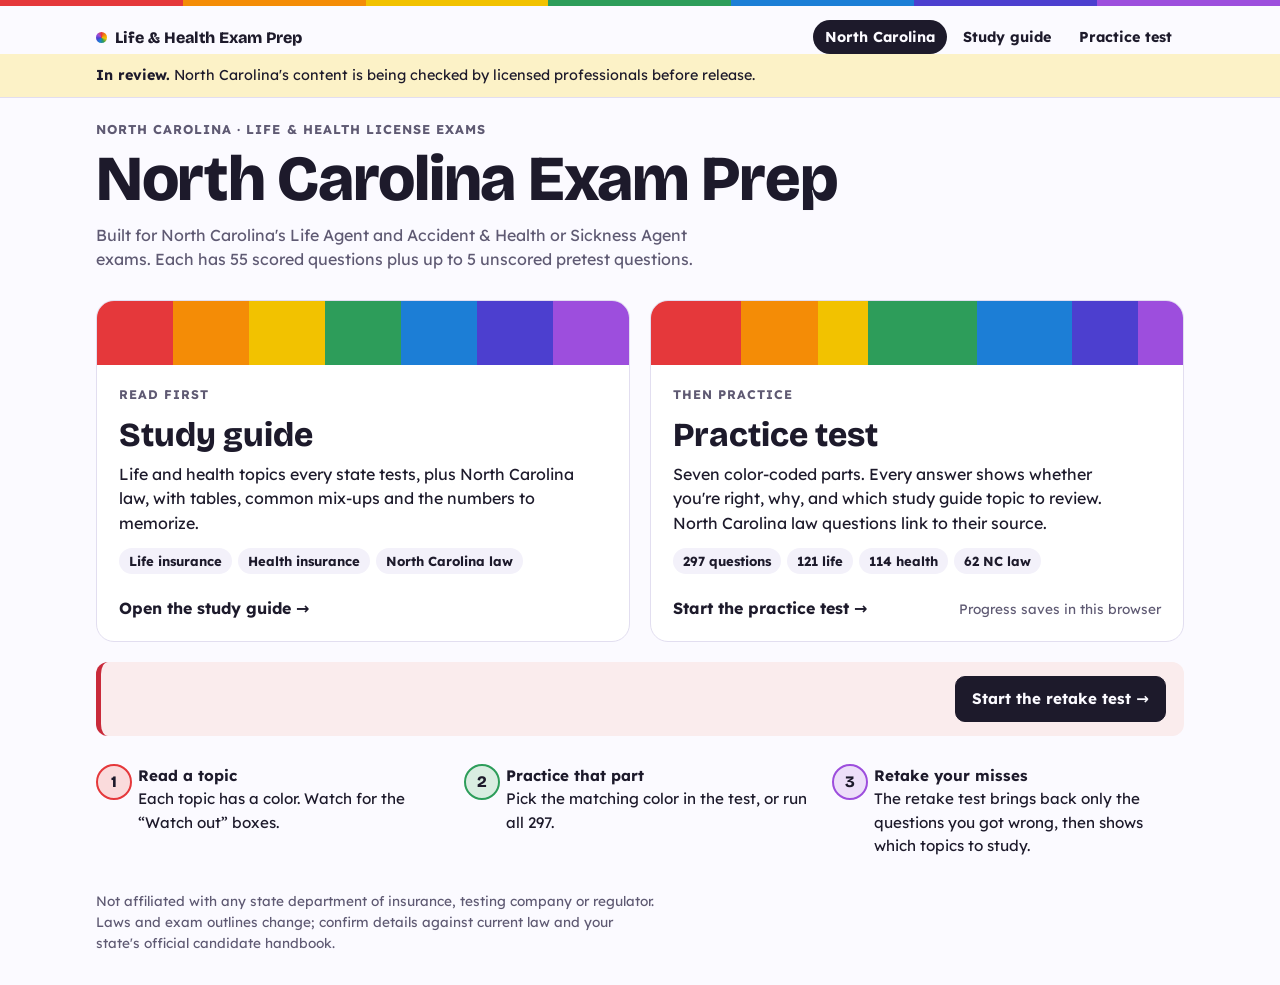
==== states/nc/index.html @ dcac3f81 "Add multi-state site with North Carolina life and health Shared life core (121 questions) and health" ====
<!doctype html>
<!-- Generated by tools/build.ps1 from templates/state-home.html. Edit the template, then rebuild. -->
<html lang="en">
<head>
<meta charset="utf-8">
<meta name="viewport" content="width=device-width, initial-scale=1, viewport-fit=cover">
<title>North Carolina Life &amp; Health Exam Prep</title>
<meta name="description" content="Study guide and practice test for the North Carolina life and health insurance license exams.">
<link rel="preconnect" href="https://fonts.googleapis.com">
<link rel="preconnect" href="https://fonts.gstatic.com" crossorigin>
<link rel="stylesheet" href="https://fonts.googleapis.com/css2?family=Lexend:wght@400;600;700&family=Bricolage+Grotesque:opsz,wght@12..96,600;12..96,800&display=swap">
<link rel="stylesheet" href="../../assets/site.css">
<link rel="stylesheet" href="../../assets/home.css">
</head>
<body>
<div class="rainbow-rule" aria-hidden="true"></div>
<nav class="wrap topnav" aria-label="Site">
  <a class="brand" href="../../"><span class="dot rainbow" aria-hidden="true"></span>Life &amp; Health Exam Prep</a>
  <div class="navlinks">
    <a href="./" aria-current="page">North Carolina</a>
    <a href="study-guide.html">Study guide</a>
    <a href="practice-test.html">Practice test</a>
  </div>
</nav>
<div class="review-banner"><div class="wrap"><p><strong>In review.</strong> North Carolina's content is being checked by licensed professionals before release.</p></div></div>
<header class="masthead">
  <div class="wrap">
    <p class="eyebrow">North Carolina · Life &amp; health license exams</p>
    <h1 class="home-title">North Carolina Exam Prep</h1>
    <p class="lede">Built for North Carolina's Life Agent and Accident &amp; Health or Sickness Agent exams. Each has 55 scored questions plus up to 5 unscored pretest questions.</p>
  </div>
</header>

<main class="wrap">
  <div class="tiles">
    <a class="tile" href="study-guide.html">
      <div class="bands" aria-hidden="true">
        <span style="--c:var(--red)"></span><span style="--c:var(--orange)"></span><span style="--c:var(--yellow)"></span><span style="--c:var(--green)"></span><span style="--c:var(--blue)"></span><span style="--c:var(--indigo)"></span><span style="--c:var(--violet)"></span>
      </div>
      <div class="tile-body">
        <p class="tile-kicker">Read first</p>
        <h2>Study guide</h2>
        <p>Life and health topics every state tests, plus North Carolina law, with tables, common mix-ups and the numbers to memorize.</p>
        <ul class="facts">
          <li>Life insurance</li>
          <li>Health insurance</li>
          <li>North Carolina law</li>
        </ul>
      </div>
      <div class="tile-foot">
        <span class="go">Open the study guide →</span>
      </div>
    </a>

    <a class="tile" href="practice-test.html">
      <div class="bands" aria-hidden="true">
        <span style="--c:var(--red);--w:50"></span><span style="--c:var(--orange);--w:43"></span><span style="--c:var(--yellow);--w:28"></span><span style="--c:var(--green);--w:61"></span><span style="--c:var(--blue);--w:53"></span><span style="--c:var(--indigo);--w:37"></span><span style="--c:var(--violet);--w:25"></span>
      </div>
      <div class="tile-body">
        <p class="tile-kicker">Then practice</p>
        <h2>Practice test</h2>
        <p>Seven color-coded parts. Every answer shows whether you're right, why, and which study guide topic to review. North Carolina law questions link to their source.</p>
        <ul class="facts">
          <li>297 questions</li>
          <li>121 life</li>
          <li>114 health</li>
          <li>62 NC law</li>
        </ul>
      </div>
      <div class="tile-foot">
        <span class="go">Start the practice test →</span>
        <span class="progress-note" id="progress">Progress saves in this browser</span>
      </div>
    </a>
  </div>

  <div class="retake-banner" id="retake-banner" hidden>
    <p><strong id="retake-title"></strong><span id="retake-text"></span></p>
    <a class="btn primary" id="retake-link" href="practice-test.html#retake">Start the retake test →</a>
  </div>

  <ol class="how">
    <li style="--c:var(--red)"><span><strong>Read a topic</strong>Each topic has a color. Watch for the “Watch out” boxes.</span></li>
    <li style="--c:var(--green)"><span><strong>Practice that part</strong>Pick the matching color in the test, or run all 297.</span></li>
    <li style="--c:var(--violet)"><span><strong>Retake your misses</strong>The retake test brings back only the questions you got wrong, then shows which topics to study.</span></li>
  </ol>
</main>

<footer class="wrap foot">
  <p>Not affiliated with any state department of insurance, testing company or regulator. Laws and exam outlines change; confirm details against current law and your state's official candidate handbook.</p>
</footer>

<script>
try {
  const s = JSON.parse(localStorage.getItem("lhep-nc-v1") || "null");
  const answers = s && s.answers ? Object.values(s.answers) : [];
  if (answers.length) {
    const right = answers.filter(a => a.correct).length;
    document.getElementById("progress").textContent = `${answers.length} of 297 answered · ${right} right`;
  }
  // Point to the retake test when there are missed questions or a retake in progress
  const missed = answers.filter(a => !a.correct).length;
  const r = s && s.retake && Array.isArray(s.retake.ids) ? s.retake : null;
  const done = r && r.answers ? Object.keys(r.answers).length : 0;
  const inProgress = r && !r.finished && done < r.ids.length;
  if (missed || inProgress) {
    document.getElementById("retake-title").textContent = inProgress
      ? `Your retake test is ${done} of ${r.ids.length} done`
      : `You've missed ${missed} question${missed === 1 ? "" : "s"}`;
    document.getElementById("retake-text").textContent = "Retake just those, then see which study guide topics need more work.";
    if (inProgress) document.getElementById("retake-link").textContent = "Resume the retake →";
    document.getElementById("retake-banner").hidden = false;
  }
} catch (e) { /* storage unavailable */ }
</script>
</body>
</html>
---- assets/site.css ----
/* Shared look for every page: color and type tokens, the rainbow rule, top nav,
   masthead, buttons and footer. Layout: one centered column (max 1120px) with a 16px+ gutter. */
:root {
  --bg: #fbfaff;
  --surface: #ffffff;
  --surface-2: #f3f1fa;
  --fg: #1d1a2b;
  --muted: #5f5a73;
  --line: #e2def0;
  --red: #e5383b;
  --orange: #f48c06;
  --yellow: #f2c200;
  --green: #2d9d5a;
  --blue: #1c7ed6;
  --indigo: #4c3fcf;
  --violet: #9d4edd;
  --ok: #217a43;
  --bad: #c92a3a;
  --link: #4c3fcf;
  --display: "Bricolage Grotesque", "Segoe UI", system-ui, sans-serif;
  --body: "Lexend", "Segoe UI", system-ui, sans-serif;
  color-scheme: light;
}
@media (prefers-color-scheme: dark) {
  :root:not([data-theme="light"]) {
    --bg: #14121c; --surface: #1d1a28; --surface-2: #272336; --fg: #f1eff8; --muted: #aaa4c0; --line: #37314b;
    --red: #ff6b6e; --orange: #ffa94d; --yellow: #ffd43b; --green: #51cf66; --blue: #4dabf7; --indigo: #8c7dff; --violet: #cc8bff;
    --ok: #63e08a; --bad: #ff7b86; --link: #a99fff;
    color-scheme: dark;
  }
}
:root[data-theme="dark"] {
  --bg: #14121c; --surface: #1d1a28; --surface-2: #272336; --fg: #f1eff8; --muted: #aaa4c0; --line: #37314b;
  --red: #ff6b6e; --orange: #ffa94d; --yellow: #ffd43b; --green: #51cf66; --blue: #4dabf7; --indigo: #8c7dff; --violet: #cc8bff;
  --ok: #63e08a; --bad: #ff7b86; --link: #a99fff;
  color-scheme: dark;
}

* { box-sizing: border-box; }
html { -webkit-text-size-adjust: 100%; }
body {
  margin: 0;
  background: var(--bg);
  color: var(--fg);
  font: 16px/1.55 var(--body);
}
.wrap {
  max-width: 1120px;
  margin: 0 auto;
  padding-left: max(16px, env(safe-area-inset-left, 0px));
  padding-right: max(16px, env(safe-area-inset-right, 0px));
}
a { color: var(--link); text-underline-offset: 2px; }
button { font: inherit; color: inherit; }
:focus-visible { outline: 3px solid var(--c, var(--blue)); outline-offset: 2px; }

/* Seven equal bands, red to violet, across the top of every page */
.rainbow-rule {
  height: 6px;
  background: linear-gradient(90deg,
    var(--red) 0 14.28%, var(--orange) 14.28% 28.57%, var(--yellow) 28.57% 42.85%,
    var(--green) 42.85% 57.14%, var(--blue) 57.14% 71.42%, var(--indigo) 71.42% 85.71%, var(--violet) 85.71% 100%);
}

.topnav {
  display: flex;
  flex-wrap: wrap;
  align-items: center;
  justify-content: space-between;
  gap: 8px 16px;
  padding-block: 14px 0;
}
.brand {
  display: inline-flex;
  align-items: center;
  gap: 8px;
  color: var(--fg);
  font: 800 1rem var(--display);
  text-decoration: none;
}
.navlinks { display: flex; flex-wrap: wrap; gap: 4px; }
.navlinks a {
  padding: 6px 12px;
  border-radius: 999px;
  color: var(--fg);
  font-size: 0.9rem;
  font-weight: 700;
  text-decoration: none;
}
.navlinks a:hover { background: var(--surface-2); }
.navlinks a[aria-current="page"] { background: var(--fg); color: var(--bg); }

.dot { width: 11px; height: 11px; flex: none; border-radius: 50%; background: var(--c); }
.dot.rainbow {
  background: conic-gradient(var(--red), var(--orange), var(--yellow), var(--green), var(--blue), var(--indigo), var(--violet), var(--red));
}

.masthead { padding-block: 22px 0; }
.eyebrow {
  margin: 0 0 6px;
  font-size: 0.8rem;
  font-weight: 700;
  letter-spacing: 0.08em;
  text-transform: uppercase;
  color: var(--muted);
}
h1 {
  margin: 0;
  font: 800 clamp(1.9rem, 4.6vw, 3rem)/1.05 var(--display);
  letter-spacing: -0.02em;
  text-wrap: balance;
}
.lede { margin: 10px 0 0; max-width: 62ch; color: var(--muted); }

.btn {
  display: inline-block;
  padding: 10px 16px;
  border: 1px solid var(--line);
  border-radius: 10px;
  background: var(--surface);
  color: var(--fg);
  font-weight: 700;
  font-size: 0.95rem;
  text-decoration: none;
  cursor: pointer;
}
.btn:hover:not(:disabled) { border-color: var(--fg); }
.btn.primary { background: var(--fg); border-color: var(--fg); color: var(--bg); }
.btn.small { padding: 6px 12px; font-size: 0.85rem; }
.btn.danger { border-color: var(--bad); color: var(--bad); }
.btn:disabled { opacity: 0.45; cursor: default; }

kbd {
  padding: 1px 6px;
  border: 1px solid var(--line);
  border-bottom-width: 2px;
  border-radius: 5px;
  background: var(--surface);
  font: 700 0.78rem var(--body);
}

.foot { padding-block: 0 32px; color: var(--muted); font-size: 0.85rem; }
.foot p { margin: 0; max-width: 70ch; }

@media (prefers-reduced-motion: reduce) {
  * { transition: none !important; scroll-behavior: auto !important; }
}

/* Shown on a state's pages until its content has been reviewed */
.review-banner {
  padding-block: 10px;
  background: color-mix(in srgb, var(--yellow) 22%, var(--surface));
  border-bottom: 1px solid var(--line);
  font-size: 0.9rem;
}
.review-banner p { margin: 0; }
---- assets/home.css ----
/* Home layout: masthead, then two large tiles side by side (stacked on phones), then a short how-to row. */
.home-title { font-size: clamp(2.3rem, 6vw, 4rem); }
.tiles {
  display: grid;
  grid-template-columns: repeat(2, minmax(0, 1fr));
  gap: 20px;
  padding-block: 28px 20px;
}
@media (max-width: 760px) { .tiles { grid-template-columns: minmax(0, 1fr); } }
.tile {
  display: grid;
  grid-template-rows: auto 1fr auto;
  min-width: 0;
  overflow: hidden;
  border: 1px solid var(--line);
  border-radius: 18px;
  background: var(--surface);
  color: var(--fg);
  text-decoration: none;
  transition: transform 0.15s ease, box-shadow 0.15s ease, border-color 0.15s ease;
}
.tile:hover { transform: translateY(-2px); border-color: var(--fg); box-shadow: 0 10px 28px -16px color-mix(in srgb, var(--fg) 45%, transparent); }
.tile:focus-visible { outline-offset: 4px; }
.bands { display: flex; height: 64px; }
.bands span { flex: var(--w, 1) 1 0; background: var(--c); }
.tile-body { padding: 20px 22px 8px; }
.tile-kicker {
  margin: 0 0 4px;
  font-size: 0.78rem;
  font-weight: 700;
  letter-spacing: 0.08em;
  text-transform: uppercase;
  color: var(--muted);
}
.tile h2 { margin: 0 0 8px; font: 800 clamp(1.6rem, 3vw, 2.1rem)/1.1 var(--display); }
.tile p { margin: 0 0 12px; max-width: 46ch; }
.facts { display: flex; flex-wrap: wrap; gap: 6px; margin: 0; padding: 0; list-style: none; }
.facts li {
  padding: 3px 10px;
  border-radius: 999px;
  background: var(--surface-2);
  font-size: 0.82rem;
  font-weight: 700;
  font-variant-numeric: tabular-nums;
}
.tile-foot {
  display: flex;
  flex-wrap: wrap;
  align-items: center;
  justify-content: space-between;
  gap: 8px 12px;
  padding: 14px 22px 20px;
}
.go { font-weight: 700; }
.progress-note { font-size: 0.85rem; color: var(--muted); font-variant-numeric: tabular-nums; }

.how {
  display: grid;
  grid-template-columns: repeat(3, minmax(0, 1fr));
  gap: 16px;
  margin: 0 0 32px;
  padding: 0;
  list-style: none;
  counter-reset: step;
}
@media (max-width: 760px) { .how { grid-template-columns: minmax(0, 1fr); } }
.how li {
  counter-increment: step;
  display: grid;
  grid-template-columns: 2rem minmax(0, 1fr);
  gap: 10px;
  align-items: start;
  font-size: 0.95rem;
}
.how li::before {
  content: counter(step);
  width: 2rem;
  height: 2rem;
  display: grid;
  place-items: center;
  border: 2px solid var(--c);
  border-radius: 50%;
  background: color-mix(in srgb, var(--c) 18%, var(--surface));
  font: 800 1rem var(--display);
}
.how strong { display: block; }

.retake-banner {
  display: flex;
  flex-wrap: wrap;
  align-items: center;
  justify-content: space-between;
  gap: 10px 16px;
  margin: 0 0 28px;
  padding: 14px 18px;
  border-left: 5px solid var(--bad);
  border-radius: 12px;
  background: color-mix(in srgb, var(--bad) 9%, var(--surface));
}
.retake-banner p { margin: 0; }
.retake-banner strong { display: block; font: 800 1.1rem var(--display); }

/* Home page state picker */
.states {
  display: grid;
  grid-template-columns: repeat(auto-fill, minmax(240px, 1fr));
  gap: 16px;
  padding-block: 28px 32px;
}
.state-card {
  display: grid;
  gap: 6px;
  align-content: start;
  min-width: 0;
  padding: 18px 20px;
  border: 1px solid var(--line);
  border-radius: 16px;
  background: var(--surface);
  color: var(--fg);
  text-decoration: none;
}
a.state-card:hover { border-color: var(--fg); }
.state-card .abbr { font: 800 2.4rem/1 var(--display); }
.state-card h2 { margin: 0; font: 800 1.2rem var(--display); }
.state-card p { margin: 0; color: var(--muted); font-size: 0.9rem; }
.state-card.soon { opacity: 0.6; }
.status {
  justify-self: start;
  padding: 2px 10px;
  border-radius: 999px;
  background: var(--surface-2);
  font-size: 0.78rem;
  font-weight: 700;
}
.status.review { background: color-mix(in srgb, var(--yellow) 30%, var(--surface)); }
.status.ready { background: color-mix(in srgb, var(--ok) 20%, var(--surface)); }
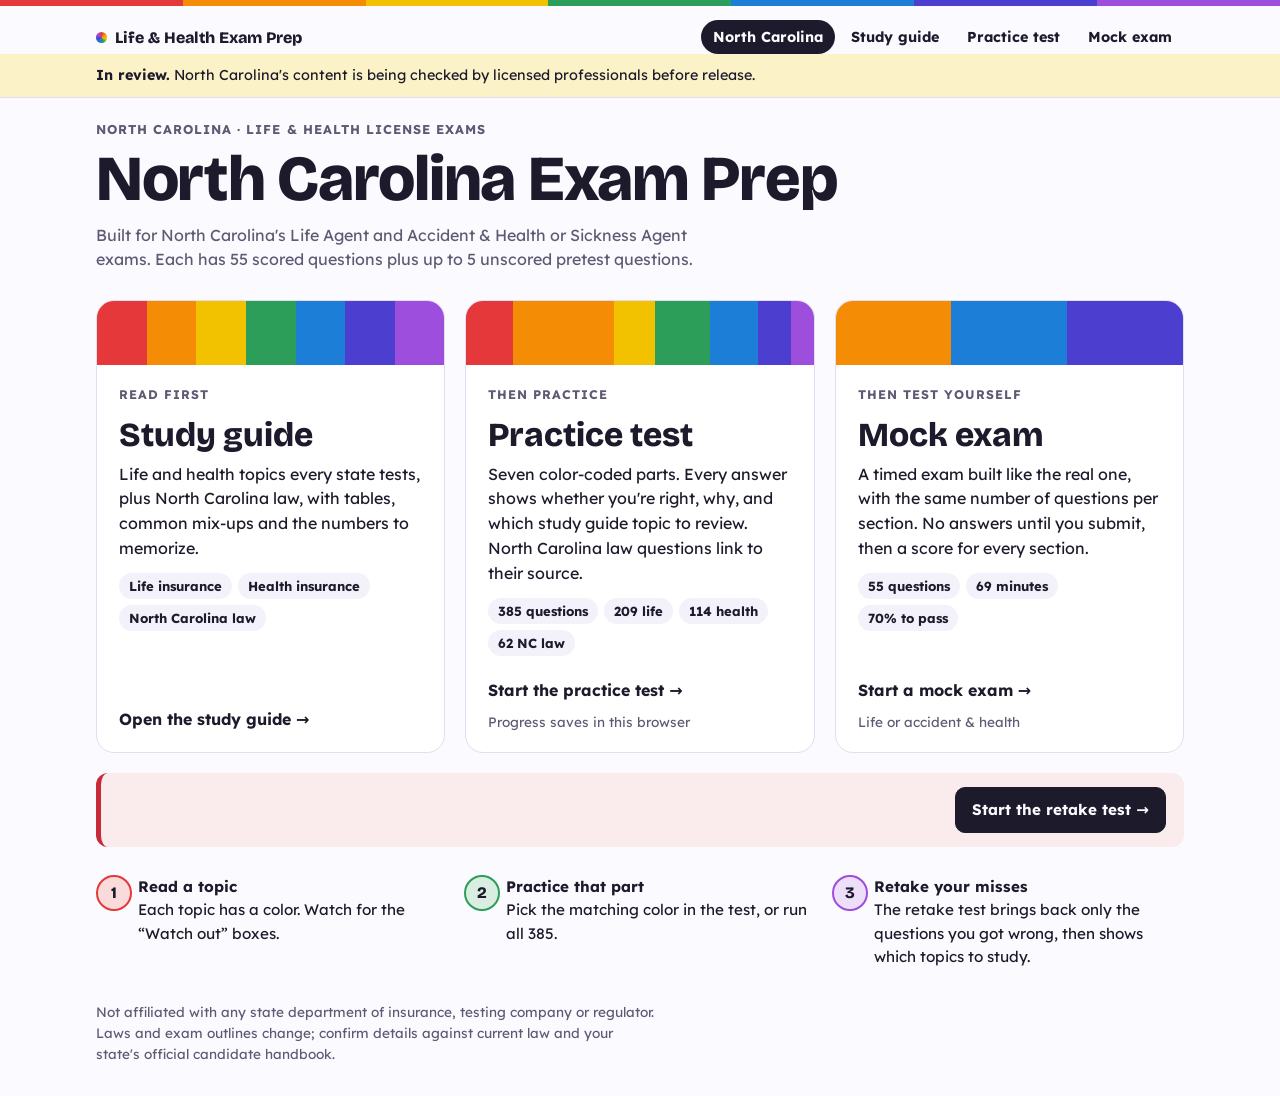
==== commit fd8a0f96: "Add a timed mock exam and 88 exam-style life questions - Mock exam page: 55 questions drawn per sect" ====
--- a/states/nc/index.html
+++ b/states/nc/index.html
@@ -20,6 +20,7 @@
     <a href="./" aria-current="page">North Carolina</a>
     <a href="study-guide.html">Study guide</a>
     <a href="practice-test.html">Practice test</a>
+    <a href="mock-exam.html">Mock exam</a>
   </div>
 </nav>
 <div class="review-banner"><div class="wrap"><p><strong>In review.</strong> North Carolina's content is being checked by licensed professionals before release.</p></div></div>
@@ -54,15 +55,15 @@
 
     <a class="tile" href="practice-test.html">
       <div class="bands" aria-hidden="true">
-        <span style="--c:var(--red);--w:50"></span><span style="--c:var(--orange);--w:43"></span><span style="--c:var(--yellow);--w:28"></span><span style="--c:var(--green);--w:61"></span><span style="--c:var(--blue);--w:53"></span><span style="--c:var(--indigo);--w:37"></span><span style="--c:var(--violet);--w:25"></span>
+        <span style="--c:var(--red);--w:52"></span><span style="--c:var(--orange);--w:112"></span><span style="--c:var(--yellow);--w:45"></span><span style="--c:var(--green);--w:61"></span><span style="--c:var(--blue);--w:53"></span><span style="--c:var(--indigo);--w:37"></span><span style="--c:var(--violet);--w:25"></span>
       </div>
       <div class="tile-body">
         <p class="tile-kicker">Then practice</p>
         <h2>Practice test</h2>
         <p>Seven color-coded parts. Every answer shows whether you're right, why, and which study guide topic to review. North Carolina law questions link to their source.</p>
         <ul class="facts">
-          <li>297 questions</li>
-          <li>121 life</li>
+          <li>385 questions</li>
+          <li>209 life</li>
           <li>114 health</li>
           <li>62 NC law</li>
         </ul>
@@ -70,6 +71,25 @@
       <div class="tile-foot">
         <span class="go">Start the practice test →</span>
         <span class="progress-note" id="progress">Progress saves in this browser</span>
+      </div>
+    </a>
+    <a class="tile" href="mock-exam.html">
+      <div class="bands" aria-hidden="true">
+        <span style="--c:var(--orange)"></span><span style="--c:var(--blue)"></span><span style="--c:var(--indigo)"></span>
+      </div>
+      <div class="tile-body">
+        <p class="tile-kicker">Then test yourself</p>
+        <h2>Mock exam</h2>
+        <p>A timed exam built like the real one, with the same number of questions per section. No answers until you submit, then a score for every section.</p>
+        <ul class="facts">
+          <li>55 questions</li>
+          <li>69 minutes</li>
+          <li>70% to pass</li>
+        </ul>
+      </div>
+      <div class="tile-foot">
+        <span class="go">Start a mock exam &rarr;</span>
+        <span class="progress-note" id="mock-note">Life or accident &amp; health</span>
       </div>
     </a>
   </div>
@@ -81,7 +101,7 @@
 
   <ol class="how">
     <li style="--c:var(--red)"><span><strong>Read a topic</strong>Each topic has a color. Watch for the “Watch out” boxes.</span></li>
-    <li style="--c:var(--green)"><span><strong>Practice that part</strong>Pick the matching color in the test, or run all 297.</span></li>
+    <li style="--c:var(--green)"><span><strong>Practice that part</strong>Pick the matching color in the test, or run all 385.</span></li>
     <li style="--c:var(--violet)"><span><strong>Retake your misses</strong>The retake test brings back only the questions you got wrong, then shows which topics to study.</span></li>
   </ol>
 </main>
@@ -96,7 +116,7 @@
   const answers = s && s.answers ? Object.values(s.answers) : [];
   if (answers.length) {
     const right = answers.filter(a => a.correct).length;
-    document.getElementById("progress").textContent = `${answers.length} of 297 answered · ${right} right`;
+    document.getElementById("progress").textContent = `${answers.length} of 385 answered · ${right} right`;
   }
   // Point to the retake test when there are missed questions or a retake in progress
   const missed = answers.filter(a => !a.correct).length;
@@ -112,6 +132,18 @@
     document.getElementById("retake-banner").hidden = false;
   }
 } catch (e) { /* storage unavailable */ }
+// Show the latest mock exam score on the mock tile
+try {
+  const note = document.getElementById("mock-note");
+  const m = JSON.parse(localStorage.getItem("lhep-nc-mock-v1") || "null");
+  if (note && m) {
+    if (m.current) note.textContent = "A mock exam is in progress";
+    else if (Array.isArray(m.history) && m.history.length) {
+      const r = m.history[0];
+      note.textContent = `Last mock: ${r.score}% · ${r.pass ? "pass" : "not yet passing"}`;
+    }
+  }
+} catch (e) { /* storage unavailable */ }
 </script>
 </body>
 </html>
--- a/assets/home.css
+++ b/assets/home.css
@@ -1,12 +1,11 @@
-/* Home layout: masthead, then two large tiles side by side (stacked on phones), then a short how-to row. */
+/* Home layout: masthead, then large tiles side by side (stacked on phones), then a short how-to row. */
 .home-title { font-size: clamp(2.3rem, 6vw, 4rem); }
 .tiles {
   display: grid;
-  grid-template-columns: repeat(2, minmax(0, 1fr));
+  grid-template-columns: repeat(auto-fit, minmax(min(100%, 300px), 1fr));
   gap: 20px;
   padding-block: 28px 20px;
 }
-@media (max-width: 760px) { .tiles { grid-template-columns: minmax(0, 1fr); } }
 .tile {
   display: grid;
   grid-template-rows: auto 1fr auto;
